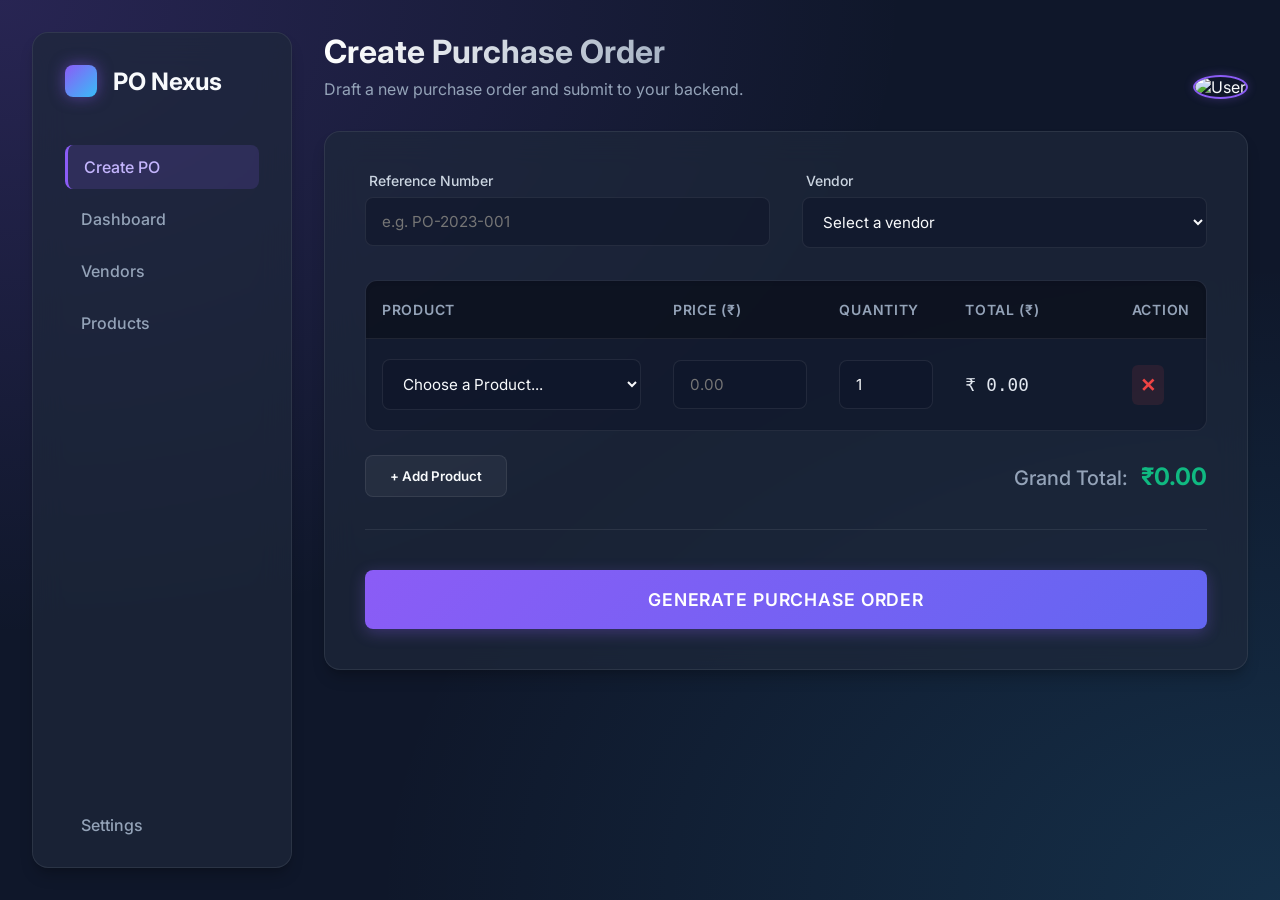
==== frontend/index.html @ ea02a5e1 "frontend" ====
<!DOCTYPE html>
<html lang="en">
<head>
    <meta charset="UTF-8">
    <meta name="viewport" content="width=device-width, initial-scale=1.0">
    <title>Purchase Order Management</title>
    <link href="https://fonts.googleapis.com/css2?family=Inter:wght@300;400;500;600;700&display=swap" rel="stylesheet">
    <link rel="stylesheet" href="styles.css">
</head>
<body>
    <div class="app-container">
        <!-- Sidebar -->
        <aside class="sidebar glass-panel">
            <div class="brand">
                <div class="logo"></div>
                <h2>PO Nexus</h2>
            </div>
            <nav>
                <a href="#" class="nav-item active">Create PO</a>
                <a href="#" class="nav-item">Dashboard</a>
                <a href="#" class="nav-item">Vendors</a>
                <a href="#" class="nav-item">Products</a>
            </nav>
            <div class="settings-nav">
                <a href="#" class="nav-item">Settings</a>
            </div>
        </aside>

        <!-- Main Content -->
        <main class="main-content">
            <header class="page-header">
                <div>
                    <h1>Create Purchase Order</h1>
                    <p>Draft a new purchase order and submit to your backend.</p>
                </div>
                <div class="user-profile">
                    <img src="https://ui-avatars.com/api/?name=Admin+User&background=8b5cf6&color=fff" alt="User">
                </div>
            </header>

            <div class="form-card glass-panel">
                <form id="poForm">
                    <div class="form-row">
                        <div class="form-group">
                            <label for="refNo">Reference Number</label>
                            <input type="text" id="refNo" placeholder="e.g. PO-2023-001" autocomplete="off" required>
                        </div>
                        <div class="form-group">
                            <label for="vendor">Vendor</label>
                            <select id="vendor" required>
                                <option value="" disabled selected>Select a vendor</option>
                                <!-- Populated dynamically -->
                            </select>
                        </div>
                    </div>

                    <div class="table-container">
                        <table id="productTable">
                            <thead>
                                <tr>
                                    <th width="35%">Product</th>
                                    <th width="20%">Price (₹)</th>
                                    <th width="15%">Quantity</th>
                                    <th width="20%">Total (₹)</th>
                                    <th width="10%">Action</th>
                                </tr>
                            </thead>
                            <tbody>
                                <!-- Rows added dynamically -->
                            </tbody>
                        </table>
                    </div>

                    <div class="actions-row">
                        <button type="button" class="btn btn-secondary" id="addRowBtn">
                            + Add Product
                        </button>
                        <div class="total-section">
                            <h3>Grand Total: <span class="accent">₹<span id="grandTotal">0.00</span></span></h3>
                        </div>
                    </div>

                    <div class="submit-row">
                        <button type="submit" class="btn btn-primary">Generate Purchase Order</button>
                    </div>
                </form>
            </div>
        </main>
    </div>
    <script src="app.js"></script>
</body>
</html>
---- frontend/styles.css ----
:root {
    --bg-color: #0f172a;
    --panel-bg: rgba(30, 41, 59, 0.7);
    --panel-border: rgba(255, 255, 255, 0.08);
    --text-primary: #f8fafc;
    --text-secondary: #94a3b8;
    --accent-color: #8b5cf6;
    --accent-hover: #7c3aed;
    --danger: #ef4444;
    --success: #10b981;
    --input-bg: rgba(15, 23, 42, 0.6);
}

* {
    box-sizing: border-box;
    margin: 0;
    padding: 0;
    font-family: 'Inter', sans-serif;
}

body {
    background: var(--bg-color);
    background-image: 
        radial-gradient(at 0% 0%, rgba(139, 92, 246, 0.2) 0px, transparent 50%),
        radial-gradient(at 100% 100%, rgba(56, 189, 248, 0.15) 0px, transparent 50%);
    background-attachment: fixed;
    color: var(--text-primary);
    min-height: 100vh;
    display: flex;
}

.app-container {
    display: flex;
    width: 100%;
    max-width: 1400px;
    margin: 0 auto;
    padding: 2rem;
    gap: 2rem;
}

.glass-panel {
    background: var(--panel-bg);
    backdrop-filter: blur(16px);
    -webkit-backdrop-filter: blur(16px);
    border: 1px solid var(--panel-border);
    border-radius: 16px;
    box-shadow: 0 10px 15px -3px rgba(0, 0, 0, 0.2), 0 4px 6px -2px rgba(0, 0, 0, 0.1);
}

.sidebar {
    width: 260px;
    padding: 2rem;
    display: flex;
    flex-direction: column;
    gap: 3rem;
    height: calc(100vh - 4rem);
    position: sticky;
    top: 2rem;
}

.brand {
    display: flex;
    align-items: center;
    gap: 1rem;
}

.logo {
    width: 32px;
    height: 32px;
    border-radius: 8px;
    background: linear-gradient(135deg, var(--accent-color), #38bdf8);
    box-shadow: 0 0 15px rgba(139, 92, 246, 0.5);
}

nav {
    display: flex;
    flex-direction: column;
    gap: 0.5rem;
    flex: 1;
}

.settings-nav {
    margin-top: auto;
}

.nav-item {
    padding: 0.75rem 1rem;
    color: var(--text-secondary);
    text-decoration: none;
    border-radius: 8px;
    transition: all 0.3s ease;
    font-weight: 500;
}

.nav-item:hover {
    background: rgba(255, 255, 255, 0.05);
    color: var(--text-primary);
    transform: translateX(4px);
}

.nav-item.active {
    background: rgba(139, 92, 246, 0.15);
    color: #c4b5fd;
    border-left: 3px solid var(--accent-color);
}

.main-content {
    flex: 1;
    display: flex;
    flex-direction: column;
    gap: 2rem;
    padding-bottom: 2rem;
}

.page-header {
    display: flex;
    justify-content: space-between;
    align-items: flex-end;
}

header h1 {
    font-size: 2rem;
    font-weight: 700;
    margin-bottom: 0.5rem;
    background: linear-gradient(to right, #fff, #94a3b8);
    -webkit-background-clip: text;
    background-clip: text;
    -webkit-text-fill-color: transparent;
}

header p {
    color: var(--text-secondary);
}

.user-profile img {
    border-radius: 50%;
    width: 44px;
    height: 44px;
    border: 2px solid var(--accent-color);
    box-shadow: 0 0 10px rgba(139, 92, 246, 0.3);
}

.form-card {
    padding: 2.5rem;
    animation: fadeIn 0.5s ease-out;
}

@keyframes fadeIn {
    from { opacity: 0; transform: translateY(10px); }
    to { opacity: 1; transform: translateY(0); }
}

.form-row {
    display: grid;
    grid-template-columns: 1fr 1fr;
    gap: 2rem;
    margin-bottom: 2rem;
}

.form-group {
    display: flex;
    flex-direction: column;
    gap: 0.5rem;
}

label {
    font-size: 0.875rem;
    font-weight: 500;
    color: #cbd5e1;
    margin-left: 0.25rem;
}

input, select {
    width: 100%;
    padding: 0.875rem 1rem;
    background: var(--input-bg);
    border: 1px solid var(--panel-border);
    border-radius: 8px;
    color: var(--text-primary);
    font-size: 0.95rem;
    outline: none;
    transition: all 0.3s ease;
}

input:focus, select:focus {
    border-color: var(--accent-color);
    box-shadow: 0 0 0 3px rgba(139, 92, 246, 0.2);
    background: rgba(15, 23, 42, 0.8);
}

/* Custom Scrollbar for selects */
::-webkit-scrollbar {
    width: 8px;
    height: 8px;
}
::-webkit-scrollbar-track {
    background: var(--bg-color); 
}
::-webkit-scrollbar-thumb {
    background: #475569; 
    border-radius: 4px;
}
::-webkit-scrollbar-thumb:hover {
    background: var(--accent-color); 
}

.table-container {
    background: var(--input-bg);
    border: 1px solid var(--panel-border);
    border-radius: 12px;
    overflow: hidden;
    margin-bottom: 1.5rem;
    box-shadow: inset 0 2px 4px 0 rgba(0, 0, 0, 0.06);
}

table {
    width: 100%;
    border-collapse: collapse;
}

th, td {
    padding: 1.25rem 1rem;
    text-align: left;
    border-bottom: 1px solid rgba(255, 255, 255, 0.04);
}

th {
    background: rgba(0, 0, 0, 0.3);
    font-weight: 600;
    color: var(--text-secondary);
    font-size: 0.875rem;
    text-transform: uppercase;
    letter-spacing: 0.05em;
}

tbody tr {
    transition: background-color 0.2s ease;
}

tbody tr:hover {
    background: rgba(255, 255, 255, 0.02);
}

tbody tr:last-child td {
    border-bottom: none;
}

.row-total {
    font-family: monospace;
    font-size: 1.1rem;
    color: #e2e8f0;
}

.actions-row {
    display: flex;
    justify-content: space-between;
    align-items: center;
    margin-bottom: 2.5rem;
    padding-bottom: 2rem;
    border-bottom: 1px solid var(--panel-border);
}

.btn {
    padding: 0.75rem 1.5rem;
    border: none;
    border-radius: 8px;
    font-weight: 600;
    cursor: pointer;
    transition: all 0.3s ease;
    display: inline-flex;
    align-items: center;
    justify-content: center;
    gap: 0.5rem;
}

.btn-primary {
    background: var(--accent-color);
    background: linear-gradient(135deg, var(--accent-color), #6366f1);
    color: white;
    width: 100%;
    padding: 1.2rem;
    font-size: 1.1rem;
    text-transform: uppercase;
    letter-spacing: 0.05em;
    box-shadow: 0 4px 15px rgba(139, 92, 246, 0.3);
}

.btn-primary:hover {
    background: var(--accent-hover);
    transform: translateY(-2px);
    box-shadow: 0 6px 20px rgba(139, 92, 246, 0.5);
}

.btn-primary:active {
    transform: translateY(0);
}

.btn-secondary {
    background: rgba(255, 255, 255, 0.05);
    color: var(--text-primary);
    border: 1px solid var(--panel-border);
}

.btn-secondary:hover {
    background: rgba(255, 255, 255, 0.1);
    border-color: rgba(255, 255, 255, 0.2);
}

.btn-danger {
    background: rgba(239, 68, 68, 0.1);
    color: var(--danger);
    padding: 0.5rem;
    border-radius: 6px;
    font-size: 1.2rem;
}

.btn-danger:hover {
    background: var(--danger);
    color: white;
    transform: scale(1.1);
}

.total-section h3 {
    font-size: 1.25rem;
    font-weight: 500;
    color: var(--text-secondary);
}

.accent {
    color: var(--success);
    font-weight: 700;
    font-size: 1.5rem;
    margin-left: 0.5rem;
}

/* Animations for new rows */
.fade-enter {
    animation: fadeEnter 0.3s ease-out forwards;
}

@keyframes fadeEnter {
    from {
        opacity: 0;
        transform: translateX(-10px);
    }
    to {
        opacity: 1;
        transform: translateX(0);
    }
}
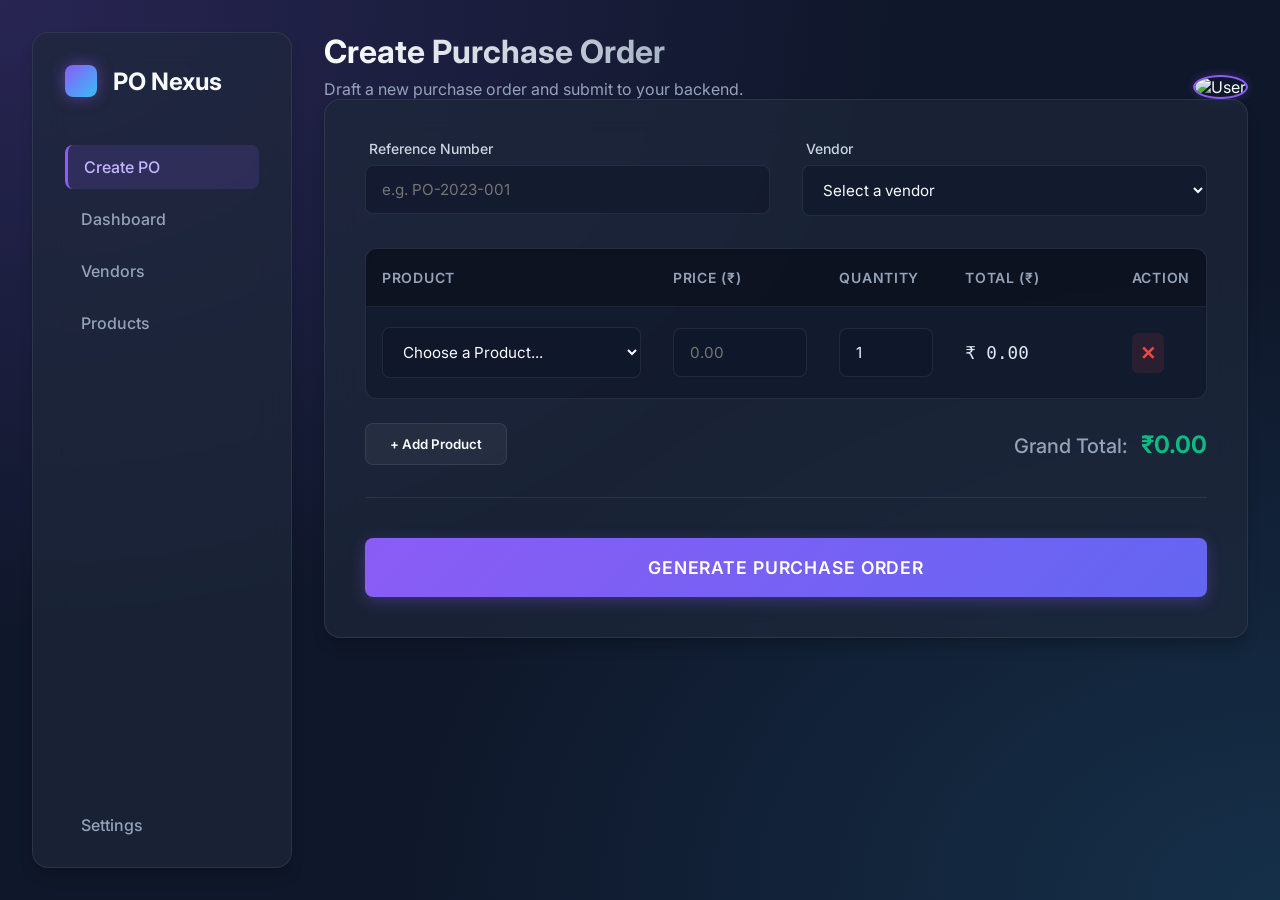
==== commit c3b178ee: "after check frontend" ====
--- a/frontend/index.html
+++ b/frontend/index.html
@@ -16,10 +16,10 @@
                 <h2>PO Nexus</h2>
             </div>
             <nav>
-                <a href="#" class="nav-item active">Create PO</a>
-                <a href="#" class="nav-item">Dashboard</a>
-                <a href="#" class="nav-item">Vendors</a>
-                <a href="#" class="nav-item">Products</a>
+                <a href="#" class="nav-item active" data-target="create-po-section">Create PO</a>
+                <a href="#" class="nav-item" data-target="dashboard-section">Dashboard</a>
+                <a href="#" class="nav-item" data-target="vendors-section">Vendors</a>
+                <a href="#" class="nav-item" data-target="products-section">Products</a>
             </nav>
             <div class="settings-nav">
                 <a href="#" class="nav-item">Settings</a>
@@ -28,7 +28,9 @@
 
         <!-- Main Content -->
         <main class="main-content">
-            <header class="page-header">
+            <!-- Create PO Section -->
+            <section id="create-po-section" class="page-section">
+                <header class="page-header">
                 <div>
                     <h1>Create Purchase Order</h1>
                     <p>Draft a new purchase order and submit to your backend.</p>
@@ -85,6 +87,58 @@
                     </div>
                 </form>
             </div>
+            </section>
+
+            <!-- Dashboard Section -->
+            <section id="dashboard-section" class="page-section" style="display: none;">
+                <header class="page-header">
+                    <div>
+                        <h1>Dashboard</h1>
+                        <p>Overview of your purchase orders.</p>
+                    </div>
+                    <div class="user-profile">
+                        <img src="https://ui-avatars.com/api/?name=Admin+User&background=8b5cf6&color=fff" alt="User">
+                    </div>
+                </header>
+                <div class="glass-panel" style="padding: 4rem; text-align: center; margin-top: 2rem; animation: fadeIn 0.5s ease-out;">
+                    <h2 style="font-size: 2rem; margin-bottom: 1rem;">Coming Soon</h2>
+                    <p style="color: var(--text-secondary); font-size: 1.1rem;">The dashboard analytics will be available in the next update.</p>
+                </div>
+            </section>
+
+            <!-- Vendors Section -->
+            <section id="vendors-section" class="page-section" style="display: none;">
+                <header class="page-header">
+                    <div>
+                        <h1>Vendors</h1>
+                        <p>Manage your supplier relationships.</p>
+                    </div>
+                    <div class="user-profile">
+                        <img src="https://ui-avatars.com/api/?name=Admin+User&background=8b5cf6&color=fff" alt="User">
+                    </div>
+                </header>
+                <div class="glass-panel" style="padding: 4rem; text-align: center; margin-top: 2rem; animation: fadeIn 0.5s ease-out;">
+                    <h2 style="font-size: 2rem; margin-bottom: 1rem;">Vendor Management</h2>
+                    <p style="color: var(--text-secondary); font-size: 1.1rem;">Vendor portal coming soon.</p>
+                </div>
+            </section>
+
+            <!-- Products Section -->
+            <section id="products-section" class="page-section" style="display: none;">
+                <header class="page-header">
+                    <div>
+                        <h1>Products</h1>
+                        <p>Manage your product catalog.</p>
+                    </div>
+                    <div class="user-profile">
+                        <img src="https://ui-avatars.com/api/?name=Admin+User&background=8b5cf6&color=fff" alt="User">
+                    </div>
+                </header>
+                <div class="glass-panel" style="padding: 4rem; text-align: center; margin-top: 2rem; animation: fadeIn 0.5s ease-out;">
+                    <h2 style="font-size: 2rem; margin-bottom: 1rem;">Product Catalog</h2>
+                    <p style="color: var(--text-secondary); font-size: 1.1rem;">Product management features coming soon.</p>
+                </div>
+            </section>
         </main>
     </div>
     <script src="app.js"></script>
